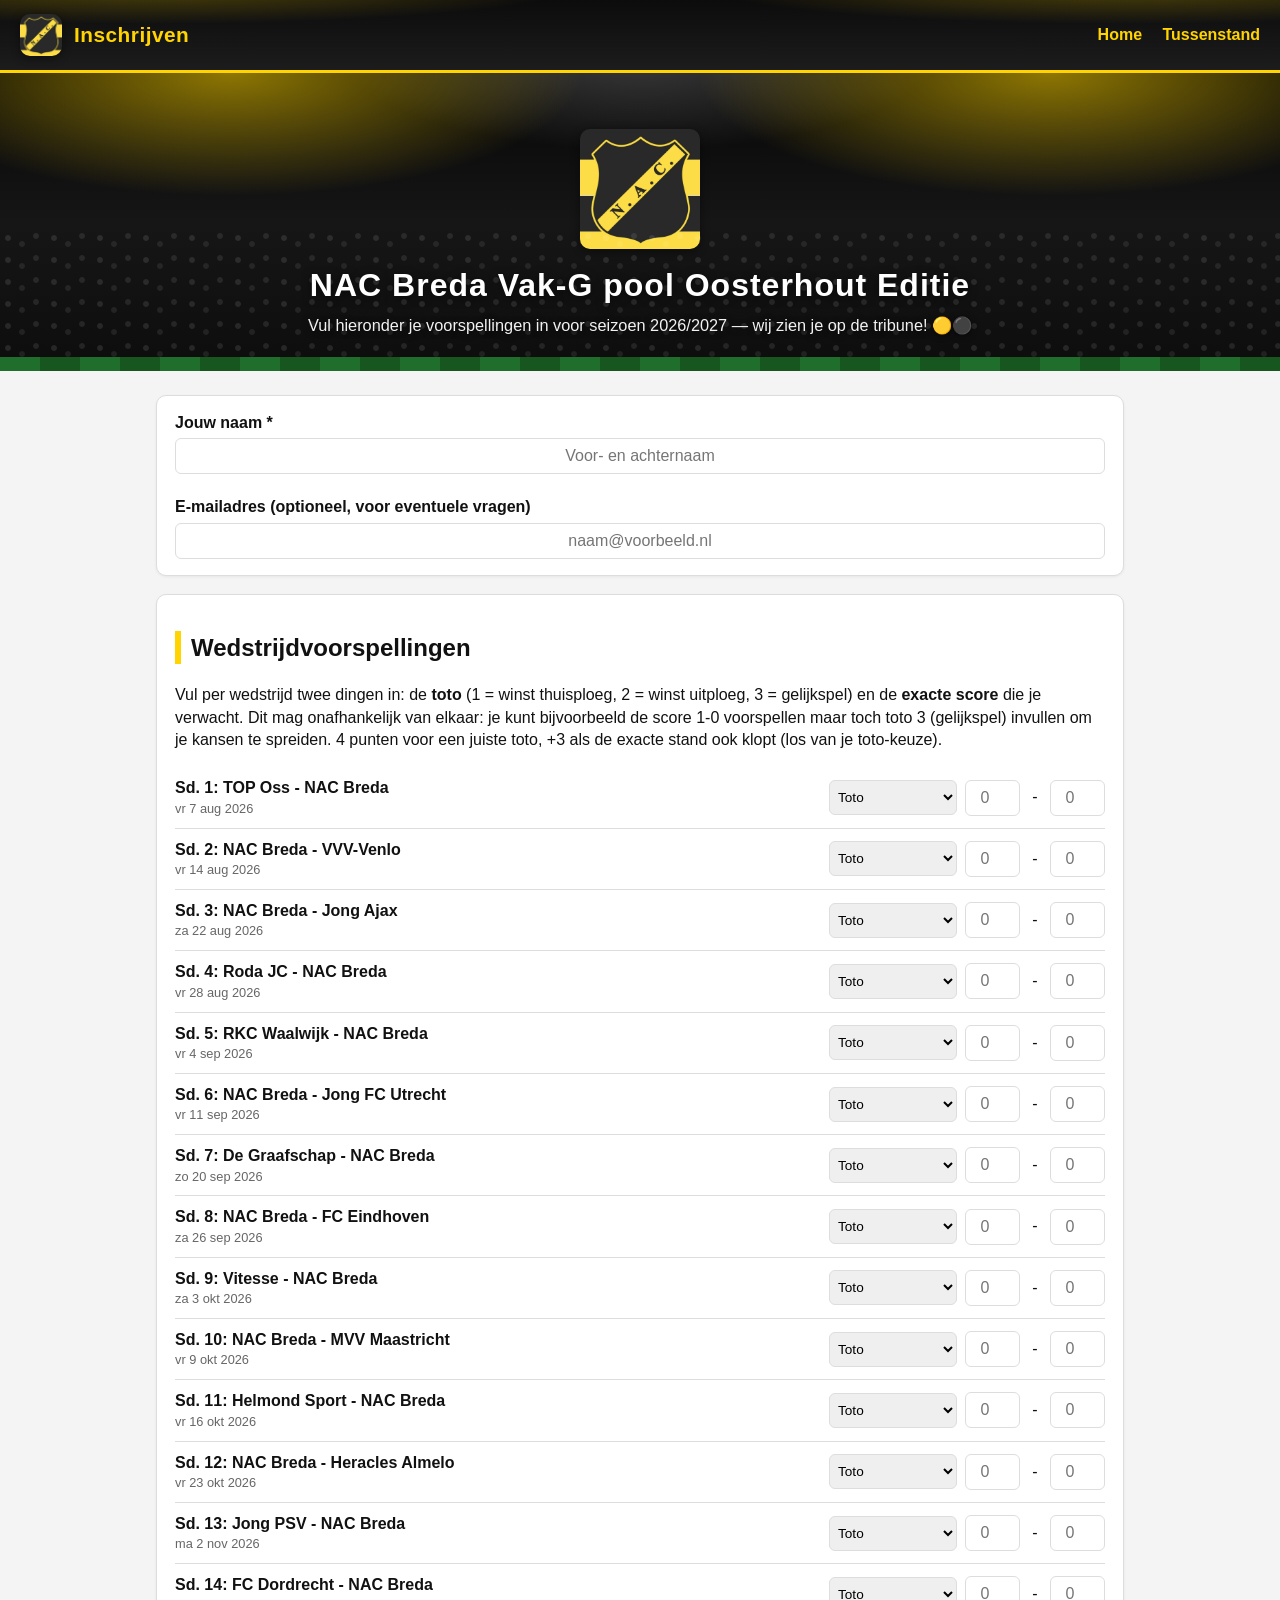
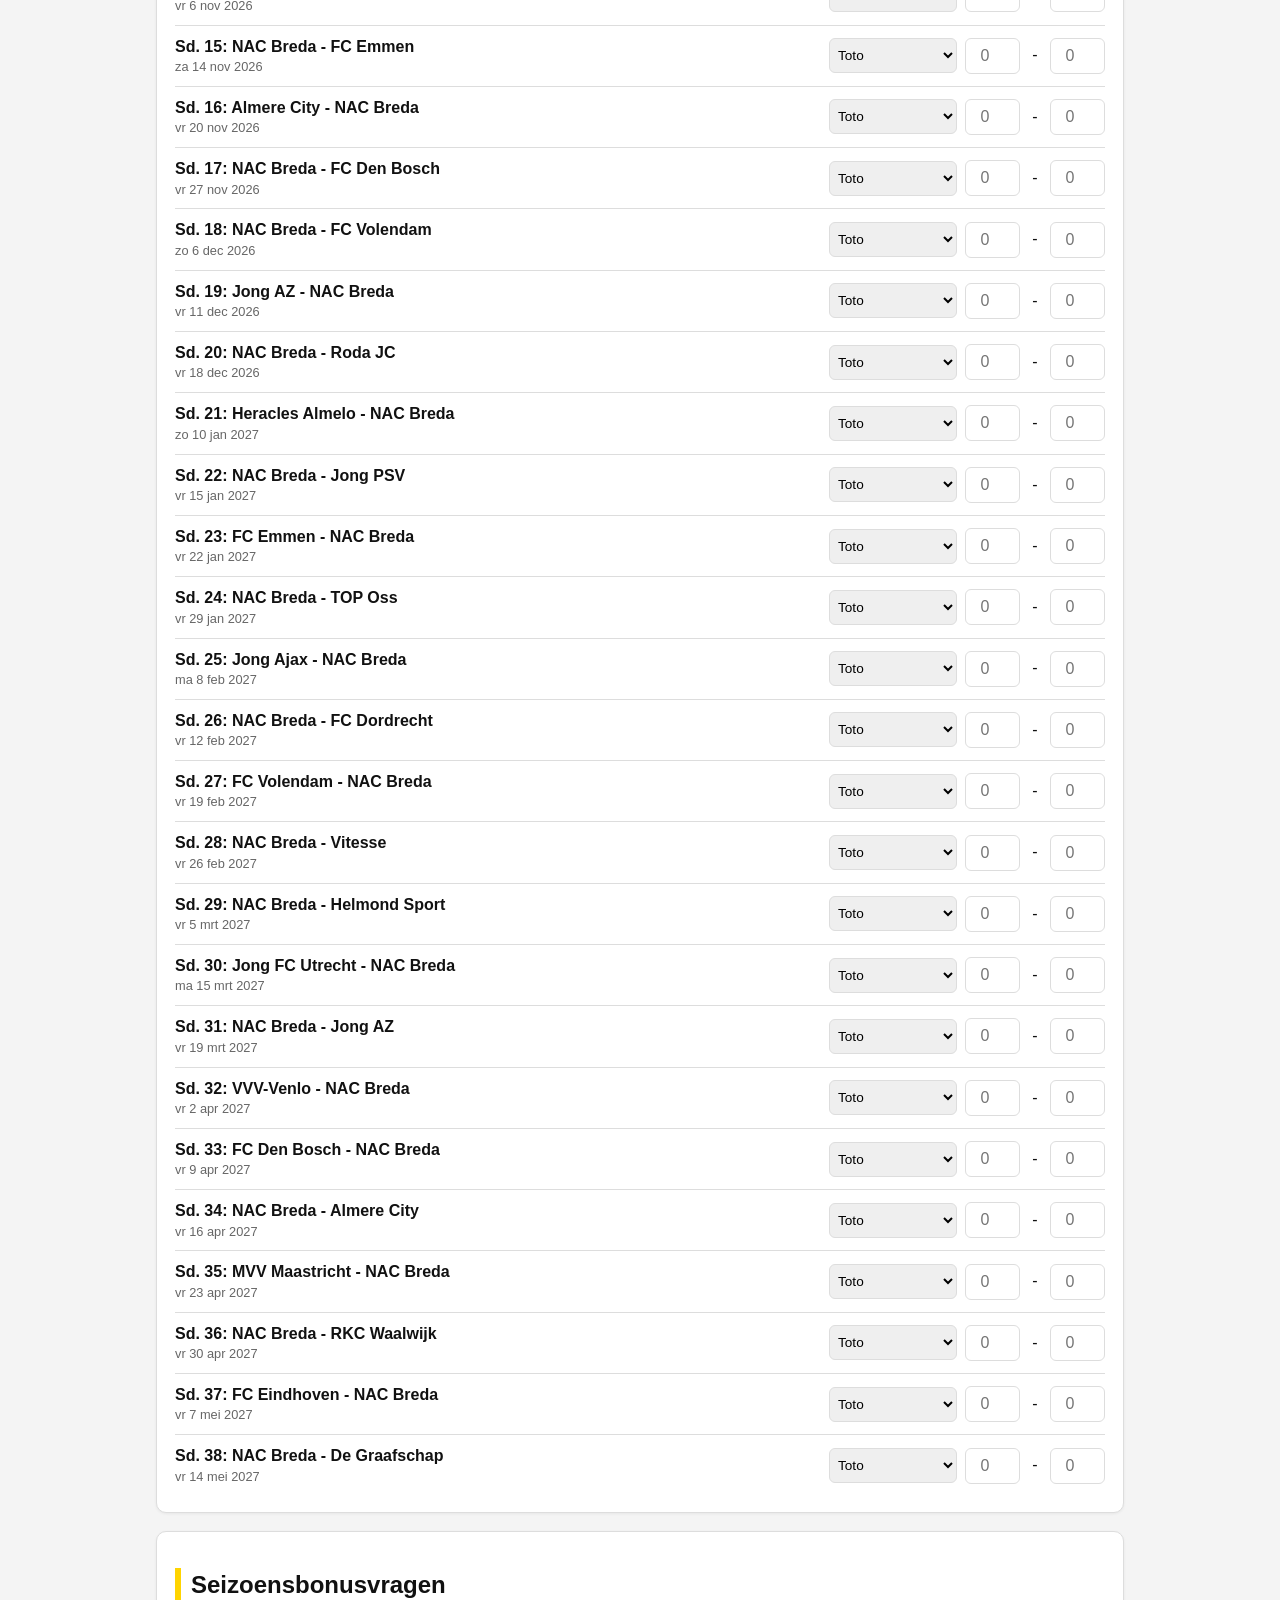
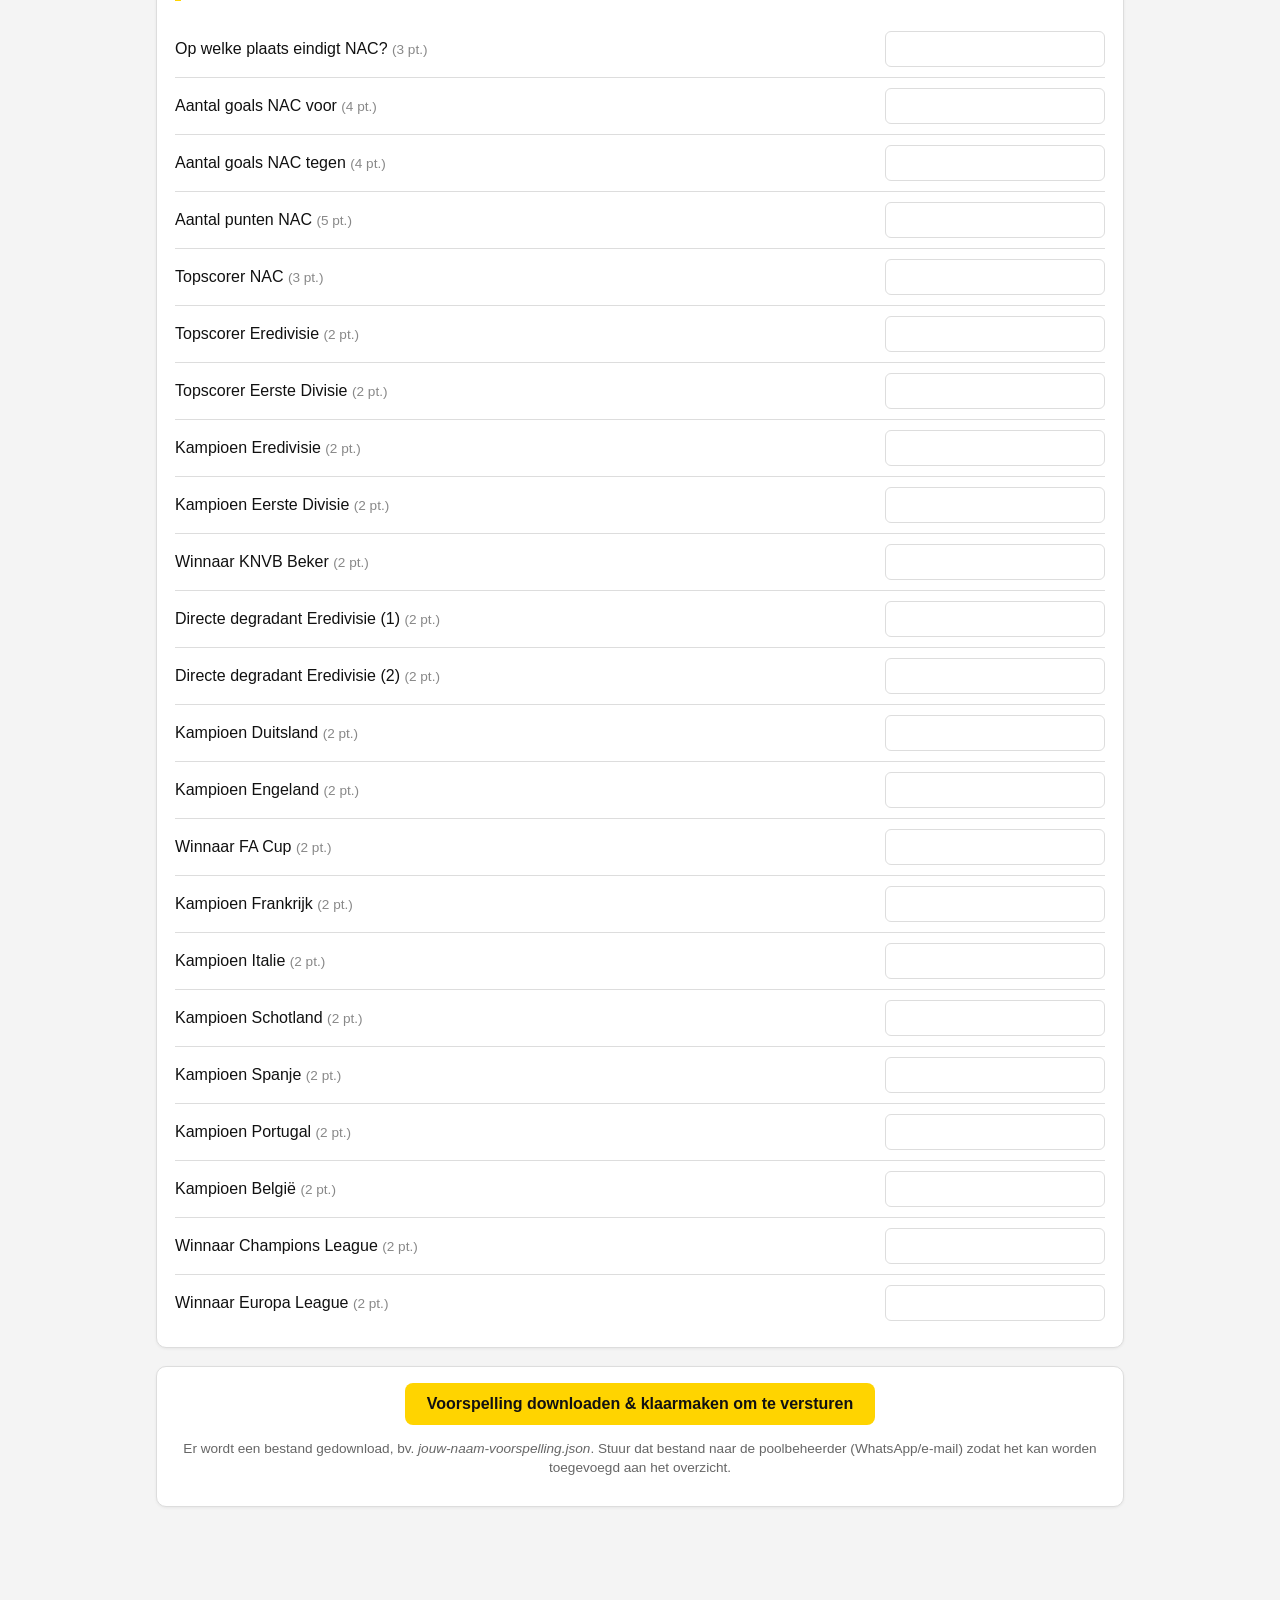
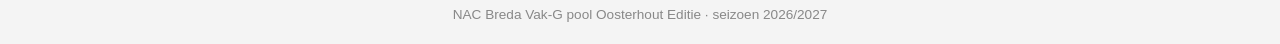
==== inschrijven.html @ 2e8c54b6 "Add files via upload" ====
<!DOCTYPE html>
<html lang="nl">
<head>
<meta charset="UTF-8">
<meta name="viewport" content="width=device-width, initial-scale=1.0">
<title>Inschrijven - NAC Breda Vak-G pool Oosterhout Editie</title>
<link rel="stylesheet" href="style.css">
</head>
<body>
<header class="nac-header">
  <div class="nac-titelgroep">
    <img class="nac-logo" src="nac-logo.png" width="42" height="42" alt="NAC Breda embleem">
    <h1>Inschrijven</h1>
  </div>
  <nav>
    <a href="index.html">Home</a>
    <a href="stand.html">Tussenstand</a>
  </nav>
</header>

<div class="stadion-hero">
  <img class="nac-logo" src="nac-logo.png" width="120" height="120" alt="NAC Breda embleem">
  <h1>NAC Breda Vak-G pool Oosterhout Editie</h1>
  <p>Vul hieronder je voorspellingen in voor seizoen 2026/2027 &mdash; wij zien je op de tribune! 🟡⚫</p>
</div>

<main>
  <div id="melding-gebied"></div>

  <div class="kaart">
    <label class="veld-label" for="naam">Jouw naam *</label>
    <input type="text" id="naam" required placeholder="Voor- en achternaam">
    <br><br>
    <label class="veld-label" for="email">E-mailadres (optioneel, voor eventuele vragen)</label>
    <input type="email" id="email" placeholder="naam@voorbeeld.nl">
  </div>

  <div class="kaart">
    <h2>Wedstrijdvoorspellingen</h2>
    <p>Vul per wedstrijd twee dingen in: de <strong>toto</strong> (1 = winst thuisploeg, 2 = winst
    uitploeg, 3 = gelijkspel) en de <strong>exacte score</strong> die je verwacht. Dit mag
    onafhankelijk van elkaar: je kunt bijvoorbeeld de score 1-0 voorspellen maar toch toto 3
    (gelijkspel) invullen om je kansen te spreiden. 4 punten voor een juiste toto, +3 als de
    exacte stand ook klopt (los van je toto-keuze).</p>
    <div id="wedstrijden-lijst">Wedstrijden laden...</div>
  </div>

  <div class="kaart">
    <h2>Seizoensbonusvragen</h2>
    <div id="bonus-lijst">Bonusvragen laden...</div>
  </div>

  <div class="kaart" style="text-align:center;">
    <button id="verzend-knop">Voorspelling downloaden &amp; klaarmaken om te versturen</button>
    <p style="font-size:0.85rem; color:#666;">
      Er wordt een bestand gedownload, bv. <em>jouw-naam-voorspelling.json</em>.
      Stuur dat bestand naar de poolbeheerder (WhatsApp/e-mail) zodat het kan worden
      toegevoegd aan het overzicht.
    </p>
    <div id="resultaat-gebied" style="display:none;">
      <p><strong>Kan het bestand niet automatisch downloaden?</strong> Kopieer dan de tekst
      hieronder en stuur die door.</p>
      <textarea id="json-tekst" rows="6" style="width:100%; font-family:monospace;" readonly></textarea>
    </div>
  </div>
</main>
<footer>NAC Breda Vak-G pool Oosterhout Editie &middot; seizoen 2026/2027</footer>

<script src="scoring.js"></script>
<script>
// Wedstrijden en bonusvragen staan hieronder ingebouwd, zodat dit formulier
// ook werkt als de pagina rechtstreeks als bestand wordt geopend (zonder webserver).
const wedstrijden = [{"id": 1, "speeldag": 1, "datum": "2026-08-07", "thuis": "TOP Oss", "uit": "NAC Breda", "gespeeld": false, "score_thuis": null, "score_uit": null}, {"id": 2, "speeldag": 2, "datum": "2026-08-14", "thuis": "NAC Breda", "uit": "VVV-Venlo", "gespeeld": false, "score_thuis": null, "score_uit": null}, {"id": 3, "speeldag": 3, "datum": "2026-08-22", "thuis": "NAC Breda", "uit": "Jong Ajax", "gespeeld": false, "score_thuis": null, "score_uit": null}, {"id": 4, "speeldag": 4, "datum": "2026-08-28", "thuis": "Roda JC", "uit": "NAC Breda", "gespeeld": false, "score_thuis": null, "score_uit": null}, {"id": 5, "speeldag": 5, "datum": "2026-09-04", "thuis": "RKC Waalwijk", "uit": "NAC Breda", "gespeeld": false, "score_thuis": null, "score_uit": null}, {"id": 6, "speeldag": 6, "datum": "2026-09-11", "thuis": "NAC Breda", "uit": "Jong FC Utrecht", "gespeeld": false, "score_thuis": null, "score_uit": null}, {"id": 7, "speeldag": 7, "datum": "2026-09-20", "thuis": "De Graafschap", "uit": "NAC Breda", "gespeeld": false, "score_thuis": null, "score_uit": null}, {"id": 8, "speeldag": 8, "datum": "2026-09-26", "thuis": "NAC Breda", "uit": "FC Eindhoven", "gespeeld": false, "score_thuis": null, "score_uit": null}, {"id": 9, "speeldag": 9, "datum": "2026-10-03", "thuis": "Vitesse", "uit": "NAC Breda", "gespeeld": false, "score_thuis": null, "score_uit": null}, {"id": 10, "speeldag": 10, "datum": "2026-10-09", "thuis": "NAC Breda", "uit": "MVV Maastricht", "gespeeld": false, "score_thuis": null, "score_uit": null}, {"id": 11, "speeldag": 11, "datum": "2026-10-16", "thuis": "Helmond Sport", "uit": "NAC Breda", "gespeeld": false, "score_thuis": null, "score_uit": null}, {"id": 12, "speeldag": 12, "datum": "2026-10-23", "thuis": "NAC Breda", "uit": "Heracles Almelo", "gespeeld": false, "score_thuis": null, "score_uit": null}, {"id": 13, "speeldag": 13, "datum": "2026-11-02", "thuis": "Jong PSV", "uit": "NAC Breda", "gespeeld": false, "score_thuis": null, "score_uit": null}, {"id": 14, "speeldag": 14, "datum": "2026-11-06", "thuis": "FC Dordrecht", "uit": "NAC Breda", "gespeeld": false, "score_thuis": null, "score_uit": null}, {"id": 15, "speeldag": 15, "datum": "2026-11-14", "thuis": "NAC Breda", "uit": "FC Emmen", "gespeeld": false, "score_thuis": null, "score_uit": null}, {"id": 16, "speeldag": 16, "datum": "2026-11-20", "thuis": "Almere City", "uit": "NAC Breda", "gespeeld": false, "score_thuis": null, "score_uit": null}, {"id": 17, "speeldag": 17, "datum": "2026-11-27", "thuis": "NAC Breda", "uit": "FC Den Bosch", "gespeeld": false, "score_thuis": null, "score_uit": null}, {"id": 18, "speeldag": 18, "datum": "2026-12-06", "thuis": "NAC Breda", "uit": "FC Volendam", "gespeeld": false, "score_thuis": null, "score_uit": null}, {"id": 19, "speeldag": 19, "datum": "2026-12-11", "thuis": "Jong AZ", "uit": "NAC Breda", "gespeeld": false, "score_thuis": null, "score_uit": null}, {"id": 20, "speeldag": 20, "datum": "2026-12-18", "thuis": "NAC Breda", "uit": "Roda JC", "gespeeld": false, "score_thuis": null, "score_uit": null}, {"id": 21, "speeldag": 21, "datum": "2027-01-10", "thuis": "Heracles Almelo", "uit": "NAC Breda", "gespeeld": false, "score_thuis": null, "score_uit": null}, {"id": 22, "speeldag": 22, "datum": "2027-01-15", "thuis": "NAC Breda", "uit": "Jong PSV", "gespeeld": false, "score_thuis": null, "score_uit": null}, {"id": 23, "speeldag": 23, "datum": "2027-01-22", "thuis": "FC Emmen", "uit": "NAC Breda", "gespeeld": false, "score_thuis": null, "score_uit": null}, {"id": 24, "speeldag": 24, "datum": "2027-01-29", "thuis": "NAC Breda", "uit": "TOP Oss", "gespeeld": false, "score_thuis": null, "score_uit": null}, {"id": 25, "speeldag": 25, "datum": "2027-02-08", "thuis": "Jong Ajax", "uit": "NAC Breda", "gespeeld": false, "score_thuis": null, "score_uit": null}, {"id": 26, "speeldag": 26, "datum": "2027-02-12", "thuis": "NAC Breda", "uit": "FC Dordrecht", "gespeeld": false, "score_thuis": null, "score_uit": null}, {"id": 27, "speeldag": 27, "datum": "2027-02-19", "thuis": "FC Volendam", "uit": "NAC Breda", "gespeeld": false, "score_thuis": null, "score_uit": null}, {"id": 28, "speeldag": 28, "datum": "2027-02-26", "thuis": "NAC Breda", "uit": "Vitesse", "gespeeld": false, "score_thuis": null, "score_uit": null}, {"id": 29, "speeldag": 29, "datum": "2027-03-05", "thuis": "NAC Breda", "uit": "Helmond Sport", "gespeeld": false, "score_thuis": null, "score_uit": null}, {"id": 30, "speeldag": 30, "datum": "2027-03-15", "thuis": "Jong FC Utrecht", "uit": "NAC Breda", "gespeeld": false, "score_thuis": null, "score_uit": null}, {"id": 31, "speeldag": 31, "datum": "2027-03-19", "thuis": "NAC Breda", "uit": "Jong AZ", "gespeeld": false, "score_thuis": null, "score_uit": null}, {"id": 32, "speeldag": 32, "datum": "2027-04-02", "thuis": "VVV-Venlo", "uit": "NAC Breda", "gespeeld": false, "score_thuis": null, "score_uit": null}, {"id": 33, "speeldag": 33, "datum": "2027-04-09", "thuis": "FC Den Bosch", "uit": "NAC Breda", "gespeeld": false, "score_thuis": null, "score_uit": null}, {"id": 34, "speeldag": 34, "datum": "2027-04-16", "thuis": "NAC Breda", "uit": "Almere City", "gespeeld": false, "score_thuis": null, "score_uit": null}, {"id": 35, "speeldag": 35, "datum": "2027-04-23", "thuis": "MVV Maastricht", "uit": "NAC Breda", "gespeeld": false, "score_thuis": null, "score_uit": null}, {"id": 36, "speeldag": 36, "datum": "2027-04-30", "thuis": "NAC Breda", "uit": "RKC Waalwijk", "gespeeld": false, "score_thuis": null, "score_uit": null}, {"id": 37, "speeldag": 37, "datum": "2027-05-07", "thuis": "FC Eindhoven", "uit": "NAC Breda", "gespeeld": false, "score_thuis": null, "score_uit": null}, {"id": 38, "speeldag": 38, "datum": "2027-05-14", "thuis": "NAC Breda", "uit": "De Graafschap", "gespeeld": false, "score_thuis": null, "score_uit": null}];

const bonusvragen = [{"id": "eindplaats_nac", "vraag": "Op welke plaats eindigt NAC?", "punten": 3, "type": "getal", "juist_antwoord": null}, {"id": "goals_nac_voor", "vraag": "Aantal goals NAC voor", "punten": 4, "type": "getal", "juist_antwoord": null}, {"id": "goals_nac_tegen", "vraag": "Aantal goals NAC tegen", "punten": 4, "type": "getal", "juist_antwoord": null}, {"id": "punten_nac", "vraag": "Aantal punten NAC", "punten": 5, "type": "getal", "juist_antwoord": null}, {"id": "topscorer_nac", "vraag": "Topscorer NAC", "punten": 3, "type": "tekst", "juist_antwoord": null}, {"id": "topscorer_eredivisie", "vraag": "Topscorer Eredivisie", "punten": 2, "type": "tekst", "juist_antwoord": null}, {"id": "topscorer_eerste_divisie", "vraag": "Topscorer Eerste Divisie", "punten": 2, "type": "tekst", "juist_antwoord": null}, {"id": "kampioen_eredivisie", "vraag": "Kampioen Eredivisie", "punten": 2, "type": "tekst", "juist_antwoord": null}, {"id": "kampioen_eerste_divisie", "vraag": "Kampioen Eerste Divisie", "punten": 2, "type": "tekst", "juist_antwoord": null}, {"id": "winnaar_knvb_beker", "vraag": "Winnaar KNVB Beker", "punten": 2, "type": "tekst", "juist_antwoord": null}, {"id": "degradant_eredivisie_1", "vraag": "Directe degradant Eredivisie (1)", "punten": 2, "type": "tekst", "juist_antwoord": null}, {"id": "degradant_eredivisie_2", "vraag": "Directe degradant Eredivisie (2)", "punten": 2, "type": "tekst", "juist_antwoord": null}, {"id": "kampioen_duitsland", "vraag": "Kampioen Duitsland", "punten": 2, "type": "tekst", "juist_antwoord": null}, {"id": "kampioen_engeland", "vraag": "Kampioen Engeland", "punten": 2, "type": "tekst", "juist_antwoord": null}, {"id": "winnaar_fa_cup", "vraag": "Winnaar FA Cup", "punten": 2, "type": "tekst", "juist_antwoord": null}, {"id": "kampioen_frankrijk", "vraag": "Kampioen Frankrijk", "punten": 2, "type": "tekst", "juist_antwoord": null}, {"id": "kampioen_italie", "vraag": "Kampioen Italie", "punten": 2, "type": "tekst", "juist_antwoord": null}, {"id": "kampioen_schotland", "vraag": "Kampioen Schotland", "punten": 2, "type": "tekst", "juist_antwoord": null}, {"id": "kampioen_spanje", "vraag": "Kampioen Spanje", "punten": 2, "type": "tekst", "juist_antwoord": null}, {"id": "kampioen_portugal", "vraag": "Kampioen Portugal", "punten": 2, "type": "tekst", "juist_antwoord": null}, {"id": "kampioen_belgie", "vraag": "Kampioen België", "punten": 2, "type": "tekst", "juist_antwoord": null}, {"id": "winnaar_champions_league", "vraag": "Winnaar Champions League", "punten": 2, "type": "tekst", "juist_antwoord": null}, {"id": "winnaar_europa_league", "vraag": "Winnaar Europa League", "punten": 2, "type": "tekst", "juist_antwoord": null}];

function toonMelding(tekst, type) {
  const gebied = document.getElementById('melding-gebied');
  gebied.innerHTML = '<div class="melding ' + (type || '') + '">' + tekst + '</div>';
}

function formatteerDatum(iso) {
  const d = new Date(iso + 'T12:00:00');
  return d.toLocaleDateString('nl-NL', { weekday: 'short', day: 'numeric', month: 'short', year: 'numeric' });
}

function renderWedstrijden() {
  const container = document.getElementById('wedstrijden-lijst');
  container.innerHTML = '';
  wedstrijden.forEach(function (w) {
    const rij = document.createElement('div');
    rij.className = 'wedstrijd-rij';
    rij.innerHTML =
      '<div>' +
        '<div class="wedstrijd-teams">Sd. ' + w.speeldag + ': ' + w.thuis + ' - ' + w.uit + '</div>' +
        '<div class="wedstrijd-datum">' + formatteerDatum(w.datum) + '</div>' +
      '</div>' +
      '<select required data-wedstrijd="' + w.id + '" data-veld="toto">' +
        '<option value="" disabled selected>Toto</option>' +
        '<option value="1">1 (' + w.thuis + ' wint)</option>' +
        '<option value="2">2 (' + w.uit + ' wint)</option>' +
        '<option value="3">3 (gelijkspel)</option>' +
      '</select>' +
      '<input type="number" min="0" max="20" required data-wedstrijd="' + w.id + '" data-veld="thuis" placeholder="0">' +
      '<span style="text-align:center;">-</span>' +
      '<input type="number" min="0" max="20" required data-wedstrijd="' + w.id + '" data-veld="uit" placeholder="0">';
    container.appendChild(rij);
  });
}

function renderBonusvragen() {
  const container = document.getElementById('bonus-lijst');
  container.innerHTML = '';
  bonusvragen.forEach(function (v) {
    const rij = document.createElement('div');
    rij.className = 'bonus-rij';
    const inputType = v.type === 'getal' ? 'number' : 'text';
    rij.innerHTML =
      '<div class="vraag">' + v.vraag + ' <span class="pt">(' + v.punten + ' pt.)</span></div>' +
      '<input type="' + inputType + '" required data-bonus="' + v.id + '">';
    container.appendChild(rij);
  });
}

function verzamelData() {
  const naam = document.getElementById('naam').value.trim();
  const email = document.getElementById('email').value.trim();

  const voorspellingen = {};
  let compleet = !!naam;

  wedstrijden.forEach(function (w) {
    const totoEl = document.querySelector('select[data-wedstrijd="' + w.id + '"][data-veld="toto"]');
    const thuisEl = document.querySelector('input[data-wedstrijd="' + w.id + '"][data-veld="thuis"]');
    const uitEl = document.querySelector('input[data-wedstrijd="' + w.id + '"][data-veld="uit"]');
    const toto = totoEl.value;
    const thuis = thuisEl.value;
    const uit = uitEl.value;
    if (toto === '' || thuis === '' || uit === '') compleet = false;
    voorspellingen[w.id] = { toto: toto, score_thuis: Number(thuis), score_uit: Number(uit) };
  });

  const bonusantwoorden = {};
  bonusvragen.forEach(function (v) {
    const el = document.querySelector('input[data-bonus="' + v.id + '"]');
    const waarde = el.value.trim();
    if (waarde === '') compleet = false;
    bonusantwoorden[v.id] = waarde;
  });

  return {
    compleet: compleet,
    data: {
      naam: naam,
      email: email,
      ingevuld_op: new Date().toISOString(),
      voorspellingen: voorspellingen,
      bonusantwoorden: bonusantwoorden,
    },
  };
}

document.getElementById('verzend-knop').addEventListener('click', function () {
  const { compleet, data } = verzamelData();
  if (!compleet) {
    toonMelding('Vul eerst je naam en alle wedstrijden en bonusvragen in voordat je downloadt.', 'fout');
    window.scrollTo({ top: 0, behavior: 'smooth' });
    return;
  }

  const json = JSON.stringify(data, null, 2);
  const veiligeNaam = data.naam.toLowerCase().replace(/[^a-z0-9]+/g, '-').replace(/(^-|-$)/g, '');
  const bestandsnaam = (veiligeNaam || 'deelnemer') + '-voorspelling.json';

  try {
    const blob = new Blob([json], { type: 'application/json' });
    const url = URL.createObjectURL(blob);
    const a = document.createElement('a');
    a.href = url;
    a.download = bestandsnaam;
    document.body.appendChild(a);
    a.click();
    document.body.removeChild(a);
    URL.revokeObjectURL(url);
    toonMelding('Bestand "' + bestandsnaam + '" is gedownload. Stuur het naar de poolbeheerder!', 'ok');
  } catch (e) {
    toonMelding('Automatisch downloaden lukte niet, gebruik de tekst hieronder.', 'fout');
  }

  document.getElementById('resultaat-gebied').style.display = 'block';
  document.getElementById('json-tekst').value = json;
  window.scrollTo({ top: 0, behavior: 'smooth' });
});

renderWedstrijden();
renderBonusvragen();
</script>
</body>
</html>
---- style.css ----
:root {
  --nac-geel: #ffd400;
  --nac-zwart: #111111;
  --nac-grijs: #f4f4f4;
  --nac-rand: #dddddd;
  --goed: #2e7d32;
  --fout: #c62828;
  --radius: 10px;
}

* { box-sizing: border-box; }

body {
  margin: 0;
  font-family: -apple-system, BlinkMacSystemFont, "Segoe UI", Roboto, Arial, sans-serif;
  background: var(--nac-grijs);
  color: var(--nac-zwart);
  line-height: 1.4;
}

header.nac-header {
  background:
    radial-gradient(ellipse 55% 90% at 12% -20%, rgba(255,212,0,0.30), transparent 60%),
    radial-gradient(ellipse 55% 90% at 88% -20%, rgba(255,212,0,0.30), transparent 60%),
    linear-gradient(180deg, #0c0c0c 0%, #1c1c1c 100%);
  color: var(--nac-geel);
  padding: 14px 20px;
  display: flex;
  align-items: center;
  justify-content: space-between;
  flex-wrap: wrap;
  gap: 10px;
  border-bottom: 3px solid var(--nac-geel);
}

header.nac-header .nac-titelgroep {
  display: flex;
  align-items: center;
  gap: 12px;
}

header.nac-header h1 {
  margin: 0;
  font-size: 1.3rem;
  letter-spacing: 0.5px;
}

header.nac-header nav a {
  color: var(--nac-geel);
  text-decoration: none;
  margin-left: 16px;
  font-weight: 600;
  border-bottom: 2px solid transparent;
}

header.nac-header nav a:hover {
  border-bottom-color: var(--nac-geel);
}

.nac-logo {
  flex-shrink: 0;
  display: block;
  object-fit: cover;
  border-radius: 10px;
  box-shadow: 0 2px 10px rgba(0,0,0,0.45);
}

/* Sfeervolle "stadion bij avond" achtergrond, volledig met CSS opgebouwd (geen externe
   afbeeldingen nodig, dus altijd snel en betrouwbaar zichtbaar). */
.stadion-hero {
  position: relative;
  overflow: hidden;
  background:
    radial-gradient(ellipse 50% 75% at 18% 0%, rgba(255,212,0,0.55), transparent 55%),
    radial-gradient(ellipse 50% 75% at 82% 0%, rgba(255,212,0,0.55), transparent 55%),
    radial-gradient(ellipse 40% 60% at 50% -10%, rgba(255,255,255,0.25), transparent 60%),
    linear-gradient(180deg, #050505 0%, #161616 50%, #0d0d0d 100%);
  padding: 56px 20px 34px;
  text-align: center;
  color: #fff;
}

.stadion-hero::before {
  /* zwak stippenpatroon = suggestie van een volle tribune */
  content: "";
  position: absolute;
  left: 0; right: 0; bottom: 14px;
  height: 42%;
  background-image:
    radial-gradient(circle at 8px 6px, rgba(255,255,255,0.10) 2.4px, transparent 3.4px),
    radial-gradient(circle at 22px 12px, rgba(255,255,255,0.08) 2.4px, transparent 3.4px),
    radial-gradient(circle at 36px 4px, rgba(255,255,255,0.09) 2.4px, transparent 3.4px);
  background-size: 46px 22px;
  pointer-events: none;
}

.stadion-hero::after {
  /* grasstrepen onderaan = suggestie van het speelveld */
  content: "";
  position: absolute;
  left: 0; right: 0; bottom: 0;
  height: 14px;
  background: repeating-linear-gradient(90deg, #1f6e2c 0 40px, #17561f 40px 80px);
}

.stadion-hero .nac-logo { margin: 0 auto 14px; }

.stadion-hero h1 {
  margin: 0 0 6px;
  font-size: 2rem;
  letter-spacing: 1px;
  text-shadow: 0 2px 10px rgba(0,0,0,0.6);
}

.stadion-hero p {
  margin: 0;
  color: #f2f2f2;
  font-size: 1.02rem;
  text-shadow: 0 1px 6px rgba(0,0,0,0.6);
  position: relative;
  z-index: 1;
}

main {
  max-width: 1000px;
  margin: 0 auto;
  padding: 24px 16px 60px;
}

h2 {
  border-left: 6px solid var(--nac-geel);
  padding-left: 10px;
}

.kaart {
  background: white;
  border: 1px solid var(--nac-rand);
  border-radius: var(--radius);
  padding: 16px 18px;
  margin-bottom: 18px;
  box-shadow: 0 1px 3px rgba(0,0,0,0.06);
}

.wedstrijd-rij {
  display: grid;
  grid-template-columns: 2fr 128px 55px 14px 55px;
  align-items: center;
  gap: 8px;
  padding: 10px 0;
  border-bottom: 1px solid var(--nac-rand);
}

.wedstrijd-rij select {
  width: 100%;
  padding: 8px 4px;
  border: 1px solid var(--nac-rand);
  border-radius: 6px;
  font-size: 0.85rem;
}

.wedstrijd-rij:last-child { border-bottom: none; }

.wedstrijd-teams { font-weight: 600; }
.wedstrijd-datum { font-size: 0.8rem; color: #666; }

input[type="number"], input[type="text"], input[type="email"] {
  width: 100%;
  padding: 8px;
  border: 1px solid var(--nac-rand);
  border-radius: 6px;
  font-size: 1rem;
  text-align: center;
}

label.veld-label {
  display: block;
  font-weight: 600;
  margin-bottom: 4px;
}

.bonus-rij {
  display: flex;
  justify-content: space-between;
  align-items: center;
  gap: 12px;
  padding: 10px 0;
  border-bottom: 1px solid var(--nac-rand);
}

.bonus-rij:last-child { border-bottom: none; }
.bonus-rij .vraag { flex: 1; }
.bonus-rij .vraag .pt { color: #888; font-size: 0.85rem; }
.bonus-rij input { max-width: 220px; }

button, .knop {
  background: var(--nac-geel);
  color: var(--nac-zwart);
  border: none;
  padding: 12px 22px;
  border-radius: 8px;
  font-weight: 700;
  font-size: 1rem;
  cursor: pointer;
  display: inline-block;
  text-decoration: none;
}

button:hover, .knop:hover { filter: brightness(0.95); }

button.secundair {
  background: white;
  border: 2px solid var(--nac-zwart);
  color: var(--nac-zwart);
}

table {
  width: 100%;
  border-collapse: collapse;
  background: white;
}

table th, table td {
  border: 1px solid var(--nac-rand);
  padding: 8px 10px;
  text-align: center;
  font-size: 0.92rem;
}

table th {
  background: var(--nac-zwart);
  color: var(--nac-geel);
}

table tbody tr:nth-child(odd) { background: #fafafa; }

.tabel-wrap { overflow-x: auto; }

.rang-1 { background: #fff6cc !important; font-weight: 700; }

.punten-goed { color: var(--goed); font-weight: 700; }
.punten-fout { color: var(--fout); }

.melding {
  background: #fff3cd;
  border: 1px solid #ffe08a;
  padding: 12px 16px;
  border-radius: 8px;
  margin-bottom: 16px;
}

.melding.fout {
  background: #fdecea;
  border-color: #f5c2c0;
}

.melding.ok {
  background: #e8f5e9;
  border-color: #c8e6c9;
}

footer {
  text-align: center;
  color: #888;
  font-size: 0.85rem;
  padding: 20px;
}

.landing-links {
  display: grid;
  gap: 16px;
  grid-template-columns: repeat(auto-fit, minmax(220px, 1fr));
}

.landing-links a.kaart {
  text-decoration: none;
  color: var(--nac-zwart);
  text-align: center;
  font-weight: 700;
  font-size: 1.1rem;
  padding: 30px 16px;
}

.landing-links a.kaart:hover { border-color: var(--nac-geel); }
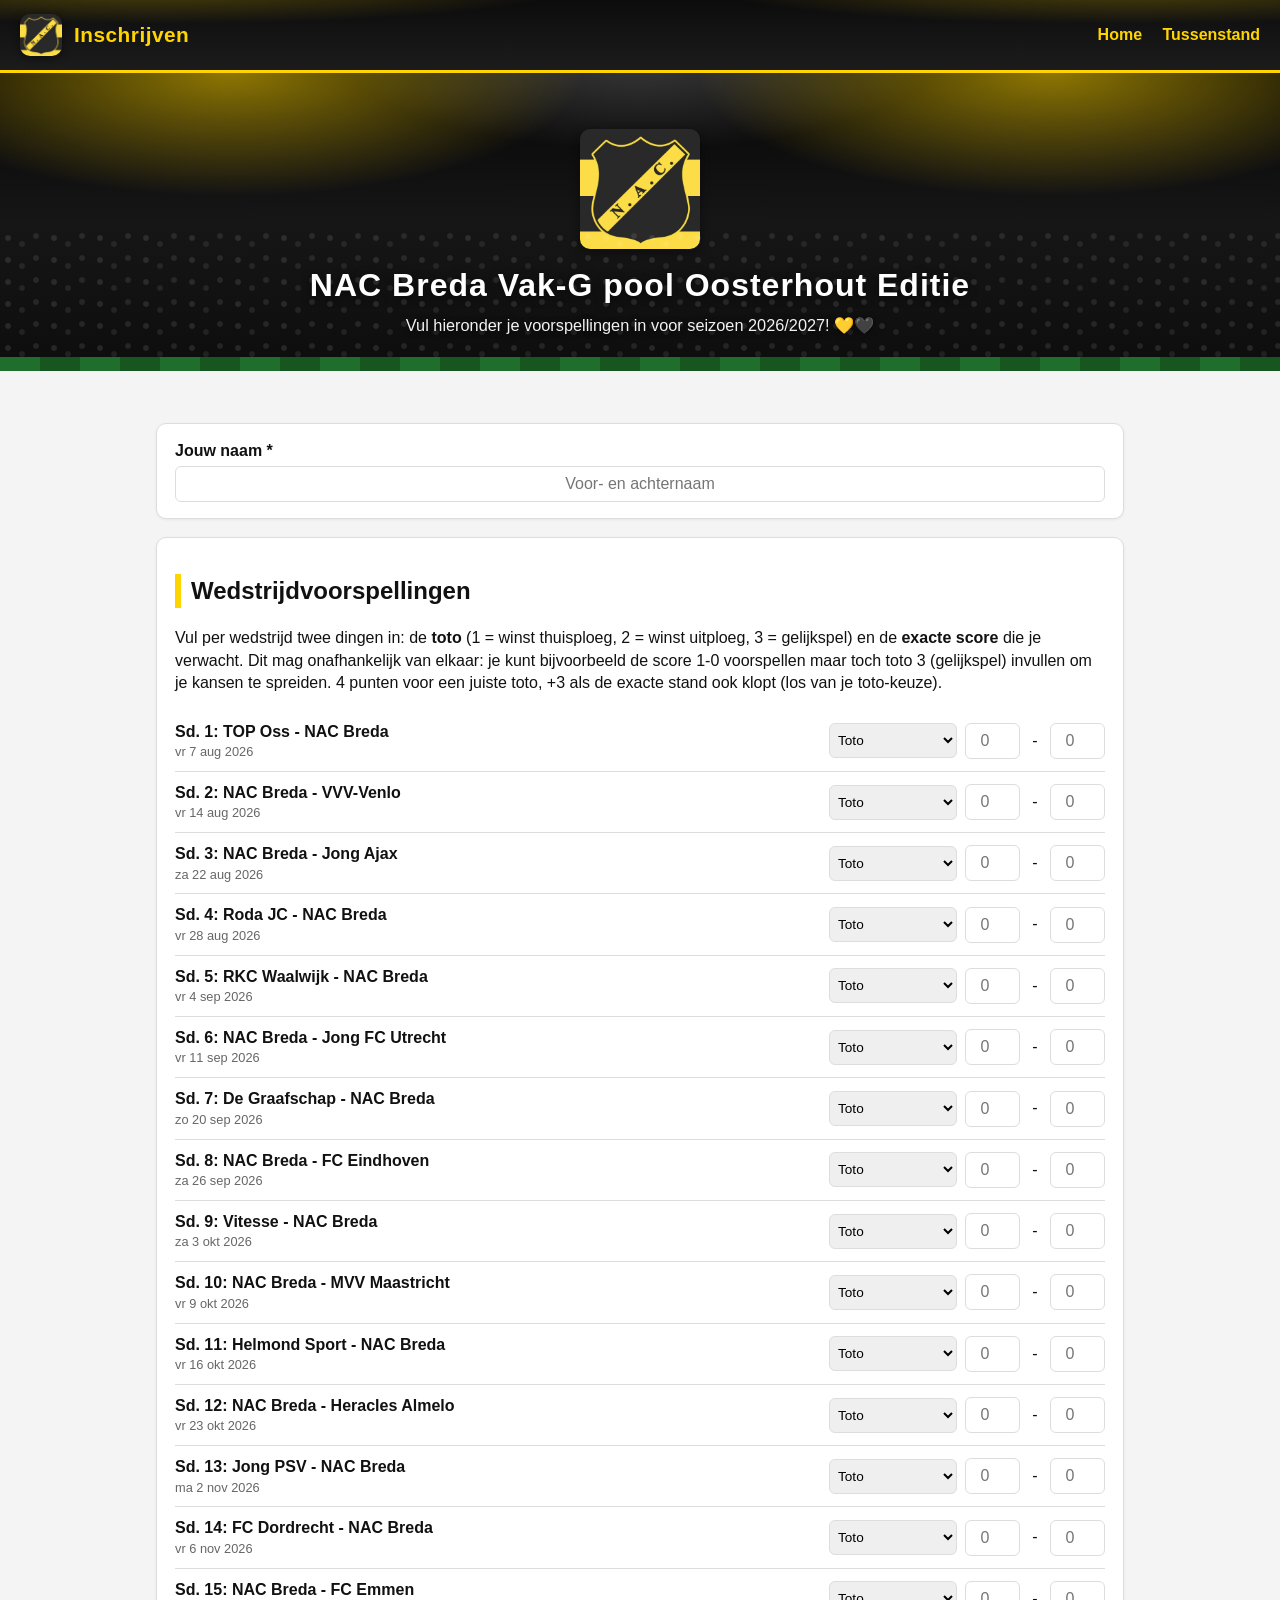
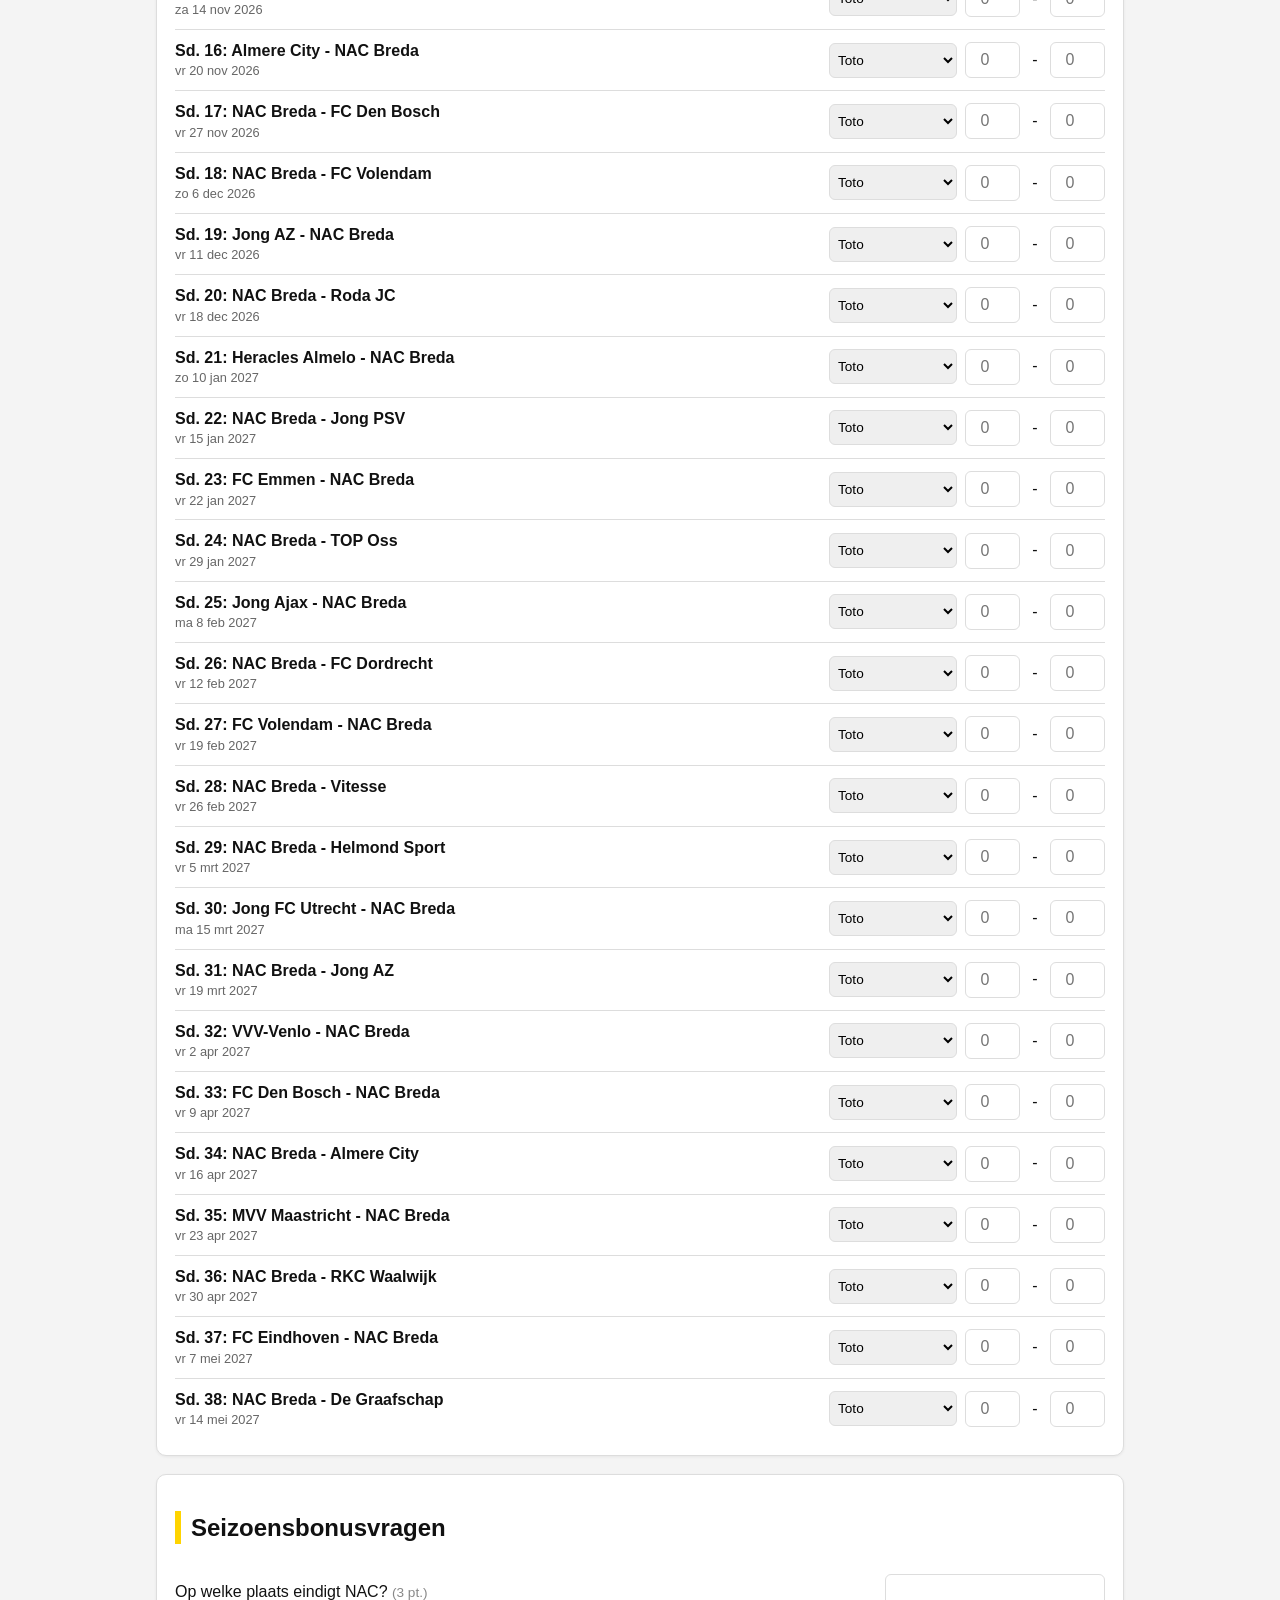
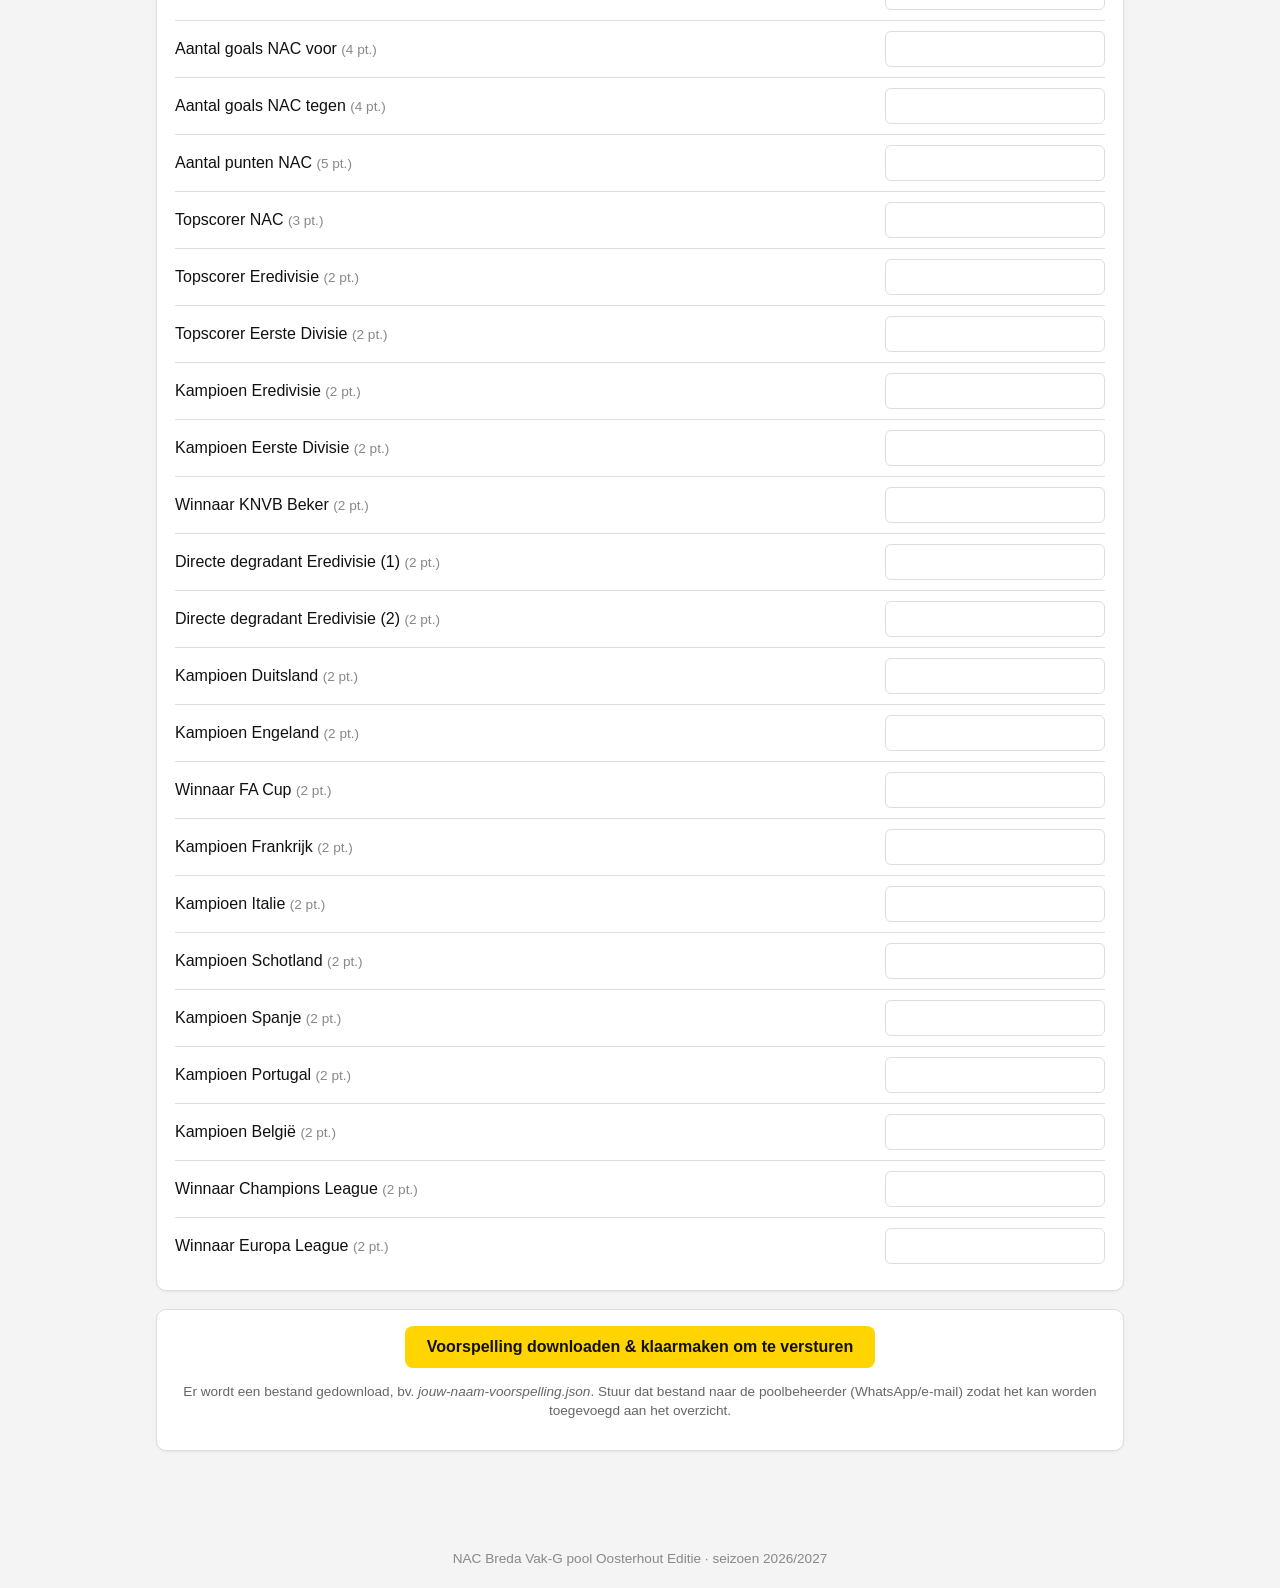
==== commit 9b9d5c39: "Add files via upload" ====
--- a/inschrijven.html
+++ b/inschrijven.html
@@ -21,18 +21,15 @@
 <div class="stadion-hero">
   <img class="nac-logo" src="nac-logo.png" width="120" height="120" alt="NAC Breda embleem">
   <h1>NAC Breda Vak-G pool Oosterhout Editie</h1>
-  <p>Vul hieronder je voorspellingen in voor seizoen 2026/2027 &mdash; wij zien je op de tribune! 🟡⚫</p>
+  <p>Vul hieronder je voorspellingen in voor seizoen 2026/2027! 💛🖤</p>
 </div>
 
 <main>
   <div id="melding-gebied"></div>
 
-  <div class="kaart">
+  <div class="kaart" style="margin-top: 28px;">
     <label class="veld-label" for="naam">Jouw naam *</label>
     <input type="text" id="naam" required placeholder="Voor- en achternaam">
-    <br><br>
-    <label class="veld-label" for="email">E-mailadres (optioneel, voor eventuele vragen)</label>
-    <input type="email" id="email" placeholder="naam@voorbeeld.nl">
   </div>
 
   <div class="kaart">
@@ -124,7 +121,6 @@
 
 function verzamelData() {
   const naam = document.getElementById('naam').value.trim();
-  const email = document.getElementById('email').value.trim();
 
   const voorspellingen = {};
   let compleet = !!naam;
@@ -152,7 +148,6 @@
     compleet: compleet,
     data: {
       naam: naam,
-      email: email,
       ingevuld_op: new Date().toISOString(),
       voorspellingen: voorspellingen,
       bonusantwoorden: bonusantwoorden,
